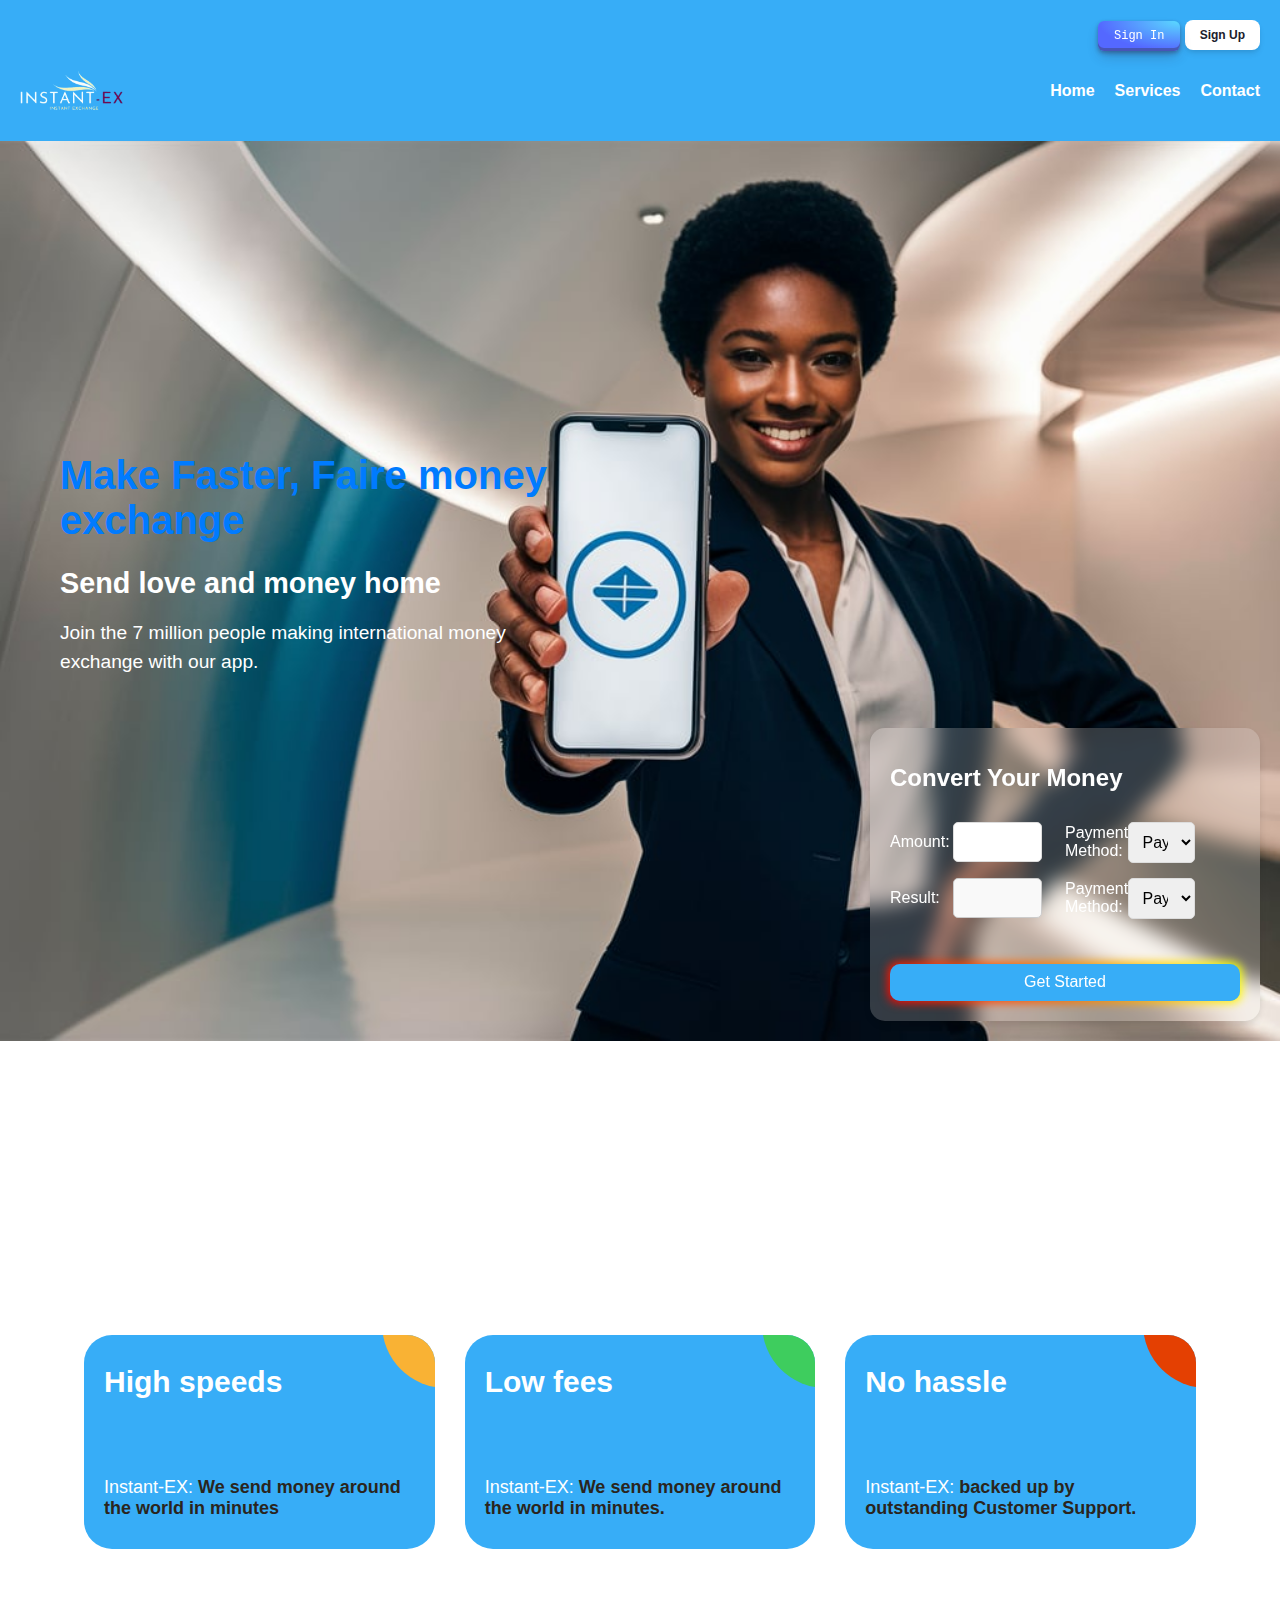
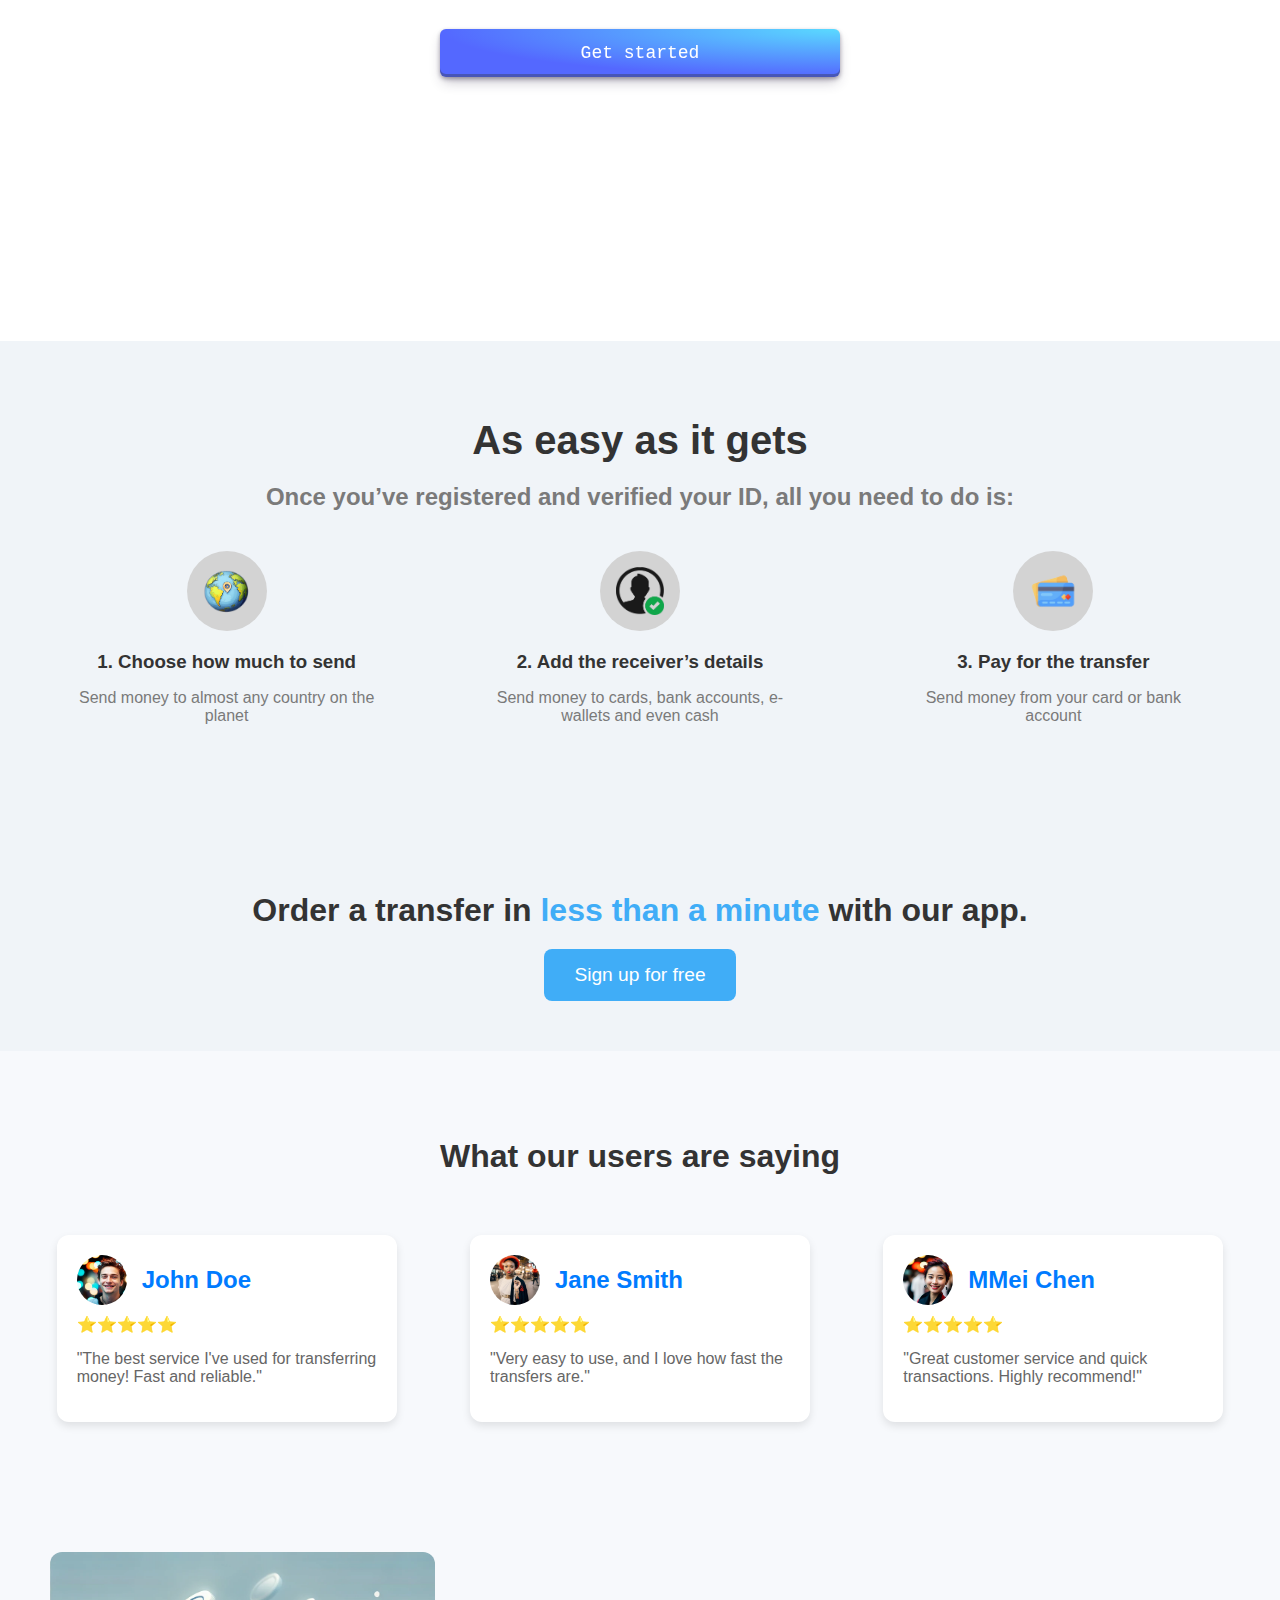
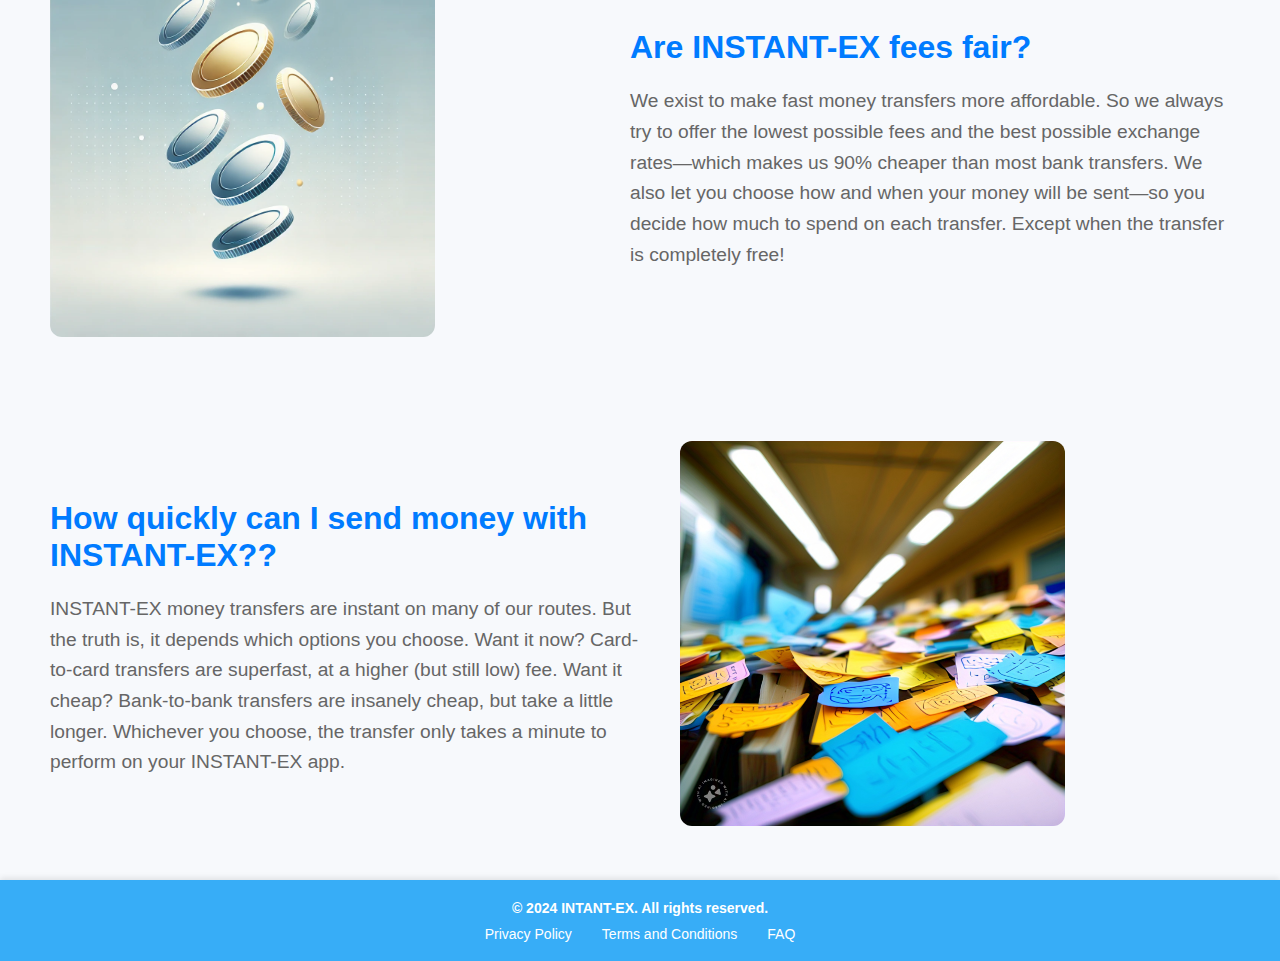
==== index.html @ a327a261 "send element online" ====
<!DOCTYPE html>
<html lang="en">
<head>
    <meta charset="UTF-8">
    <meta name="viewport" content="width=device-width, initial-scale=1.0">
    <title>Instant-EX </title>
    <link rel="stylesheet" href="Home.css">
</head>
<body>
    <header>
        <div class="auth-buttons">
            <a href="login.html" class="signIn">Sign In</a>
            <a href="signup.html" class="signUp">Sign Up</a>
        </div>
        <div class="header-content">
            <div class="logo-container">
                <img src="image/logo.png" alt="New Logo" class="header-logo">
            </div>
            <nav>
                <ul>
                    <li><a href="#">Home</a></li>
                    <li><a href="#">Services</a></li>
                    <li><a href="#">Contact</a></li>
                </ul>
            </nav>
        </div>
    </header>

    <section class="hero">
        <div class="hero-content">
            <!-- Your image and other content goes here -->
            <h1 class ="titleh1">Make Faster, Faire money exchange</h1>
            <h2>Send love and money home</h2>
            <p> Join the 7 million people making international money exchange with our app.</p>
        </div>
        <div class="conversion-form">
            <h1>Convert Your Money</h1>
            <div class="form-container">
                <!-- First Set -->
                <div class="conversion-group">
                    <div class="form-group">
                        <label for="amount1">Amount:</label>
                        <input type="number" id="amount1" name="amount" required>
                    </div>
                    <div class="form-group">
                        <label for="payment-method1">Payment Method:</label>
                        <select id="payment-method1" name="payment-method">
                            <option value="PayPal">PayPal</option>
                            <option value="Bitcoin">Bitcoin</option>
                            <option value="Payoneer">Payoneer</option>
                        </select>
                    </div>
                </div>

                <!-- Second Set -->
                <div class="conversion-group">
                    <div class="form-group">
                        <label for="result">Result:</label>
                        <input type="text" id="result" readonly>
                    </div>
                    <div class="form-group">
                        <label for="payment-method2">Payment Method:</label>
                        <select id="payment-method2" name="payment-method">
                            <option value="EUR">PayPal (EURO)</option>
                            <option value="GBP">GBP (British pound)</option>
                            <option value="CAD">Payoneer</option>
                            <option value="PLN">PLN</option>
                        </select>
                    </div>
                </div>
            </div>
            <button class="get-started-btn" onclick="location.href='dashboard/transaction.html'">Get Started</button>

        </div>
    </section>

    <!-- card view section -->
    <section class="cardView">
        <div class="ag-format-container">
            <div class="ag-courses_box">
              
          
              <div class="ag-courses_item">
                <a  class="ag-courses-item_link">
                  <div class="ag-courses-item_bg"></div>
          
                  <div class="ag-courses-item_title">
                    High speeds
                  </div>
          
                  <div class="ag-courses-item_date-box">
                    Instant-EX:
                    <span class="ag-courses-item_date">
                        We send money around the world in minutes
                    </span>
                  </div>
                </a>
              </div>
          
              <div class="ag-courses_item">
                <a  class="ag-courses-item_link">
                  <div class="ag-courses-item_bg"></div>
          
                  <div class="ag-courses-item_title">
                    Low fees
                  </div>
          
                  <div class="ag-courses-item_date-box">
                    Instant-EX:
                    <span class="ag-courses-item_date">
                        We send money around the world in minutes.
                    </span>
                  </div>
                </a>
              </div>
    
              <div class="ag-courses_item">
                <a  class="ag-courses-item_link">
                  <div class="ag-courses-item_bg"></div>
          
                  <div class="ag-courses-item_title">
                    No hassle
                  </div>
          
                  <div class="ag-courses-item_date-box">
                    Instant-EX:
                    <span class="ag-courses-item_date">
                     backed up by outstanding Customer Support.
                    </span>
                  </div>
                </a>
              </div>
          
            </div>

            <div class="btnSection">
                <button href="signup.html" class="button-29"> Get started</button>
            </div>

            
      

          </div>

          
    </section>
    
    <!-- end of the card view -->
     
    <!--logo section -->
    <section class="easy-section">
      <h1>As easy as it gets</h1>
      <h2>Once you’ve registered and verified your ID, all you need to do is:</h2>
      
      <div class="steps">
        <div class="step">
          <div class="circle">
            <img src="image/earth.png" alt="Icon 1">
          </div>
          <h3> 1. Choose how much to send</h3>
          <p>Send money to almost any country on the planet</p>
        </div>
        
        <div class="step">
          <div class="circle">
            <img src="image/profileIcon.png" alt="Icon 2">
          </div>
          <h3>2. Add the receiver’s details</h3>
          <p>Send money to cards, bank accounts, e-wallets and even cash</p>
        </div>
        
        <div class="step">
          <div class="circle">
            <img src="image/creditCard.png" alt="Icon 3">
          </div>
          <h3>3. Pay for the transfer</h3>
          <p>Send money from your card or bank account</p>
        </div>
      </div>
    </section>
     <!-- end logo section -->
    
      <!--ncta section -->
      <section class="cta-section">
        <h1>Order a transfer in <span class="highlight">less than a minute</span> with our app.</h1>
        <button class="cta-button">Sign up for free</button>
      </section>


      <!-- Review Section-->

      <section class="reviews-section">
        <h2>What our users are saying</h2>
        <div class="reviews-container">
          <div class="review-card">
            <div class="review-header">
              <img src="image/person.jpeg" alt="John Doe Profile Picture" class="profile-img">
              <h3>John Doe</h3>
            </div>
            <div class="stars">
              ⭐⭐⭐⭐⭐
            </div>
            <p>"The best service I've used for transferring money! Fast and reliable."</p>
          </div>
          <div class="review-card">
            <div class="review-header">
              <img src="image/black person.jpeg" alt="Jane Smith Profile Picture" class="profile-img">
              <h3>Jane Smith</h3>
            </div>
            <div class="stars">
              ⭐⭐⭐⭐⭐
            </div>
            <p>"Very easy to use, and I love how fast the transfers are."</p>
          </div>
          <div class="review-card">
            <div class="review-header">
              <img src="image/chinese person.jpeg" alt="Michael Brown Profile Picture" class="profile-img">
              <h3>MMei Chen</h3>
            </div>
            <div class="stars">
              ⭐⭐⭐⭐⭐
            </div>
            <p>"Great customer service and quick transactions. Highly recommend!"</p>
          </div>
        </div>
      </section>


       <!-- FEES Section-->
       <section class="fees-section">
        <div class="fees-image">
          <img src="image/coin.jpeg" alt="Fees Illustration">
        </div>
        <div class="fees-content">
          <h2>Are INSTANT-EX fees fair?</h2>
          <p>
            We exist to make fast money transfers more affordable. So we always try to offer the lowest possible fees and the best possible exchange rates—which makes us 90% cheaper than most bank transfers. We also let you choose how and when your money will be sent—so you decide how much to spend on each transfer. Except when the transfer is completely free!
          </p>
        </div>
      </section>

      <section class="fees-section reverse">
        <div class="fees-content">
          <h2>How quickly can I send money with INSTANT-EX??</h2>
          <p>
            INSTANT-EX money transfers are instant on many of our routes. But the truth is, it depends which options you choose. Want it now? Card-to-card transfers are superfast, at a higher (but still low) fee. Want it cheap? Bank-to-bank transfers are insanely cheap, but take a little longer.


Whichever you choose, the transfer only takes a minute to perform on your INSTANT-EX app.
          </p>
        </div>
        <div class="fees-image">
          <img src="image/message.jpeg" alt="Fees Illustration">
        </div>

       
      </section>
      
      

     








    <footer>
        <p>&copy; 2024 INTANT-EX. All rights reserved.</p>
        <ul>
            <li><a href="#">Privacy Policy</a></li>
            <li><a href="#">Terms and Conditions</a></li>
            <li><a href="#">FAQ</a></li>
        </ul>
    </footer>

    <script src="Home.js"></script>
</body>
</html>
---- Home.css ----
body {
    margin: 0;
    font-family: Arial, sans-serif;
    background-color: #ffffff;
    color: #333333;
}

header {
    background-color: #37adf7;;
    color: #ffffff;
    padding: 20px;
    display: flex;
    flex-direction: column;
}
.logo-container {
    display: flex;
    justify-content: center; /* Center the logo horizontally */
    align-items: center;
    padding: 10px 0;
}

.header-logo {
    height: auto; /* Adjust the height as needed */
    max-height: 40px;
    width: auto; /* Maintain the aspect ratio */
}

.auth-buttons {
    text-align: right;
    margin-bottom: 10px;
}

.auth-buttons .button {
    background-color: #ffffff;
    color: #007BFF;
    padding: 5px 15px;
    text-decoration: none;
    border-radius: 3px;
    font-size: 14px;
    margin-left: 10px;
    border: 1px solid #007BFF;
    display: inline-block;
}

.auth-buttons .button:hover {
    background-color: #007BFF;
    color: #ffffff;
}

.header-content {
    display: flex;
    justify-content: space-between;
    align-items: center;
}

.header-content .logo {
    font-size: 24px;
    font-weight: bold;
}

.header-content nav ul {
    list-style: none;
    margin: 0;
    padding: 0;
    display: flex;
}

.header-content nav ul li {
    margin-left: 20px;
}

.header-content nav ul li a {
    color: #ffffff;
    text-decoration: none;
    font-weight: bold;
}

/*header */



 /* hero content*/

.hero {
    position: relative;
    height: 100vh;
    background-image: url('image/heroSection.jpeg'); /* Add your background image */
    background-size: cover;
    background-position: center;
    display: flex;
    flex-direction: column;
    align-items: flex-start;
    justify-content: center;
    padding-left: 40px;
    overflow: hidden;
}

.hero-content {
  max-width: 600px; /* Limite la largeur pour un bon rendu sur grand écran */
  text-align: left; /* Aligne le texte à gauche */
  margin-bottom: 60px; /* Ajoute de l'espace sous le contenu */
  margin-left: 20px;
}
/* Titre */
.titleh1 {
  font-size: 2.5rem; /* Taille du titre */
  margin-bottom: 10px; /* Espacement sous le titre */
  color: #007BFF; /* Couleur bleue pour le titre */
}

/* Sous-titre */
.hero h2 {
  font-size: 1.8rem; /* Taille du sous-titre */
  margin-bottom: 15px; /* Espacement sous le sous-titre */
  color:white;
}

/* Paragraphe */
.hero p {
  font-size: 1.2rem;
  line-height: 1.5;
  max-width: 500px;
  color:white; 
}
.conversion-form {
    position: absolute;
    bottom: 20px;
    right: 20px;
    padding: 20px;
    background: rgba(255, 255, 255, 0.2); /* Glass effect */
    border-radius: 15px;
    backdrop-filter: blur(10px); /* Glassmorphism effect */
    box-shadow: 0 4px 6px rgba(0, 0, 0, 0.1);
    width: 350px; /* Increased width to fit content */
    color: #333333;
    display: flex;
    flex-direction: column;
    gap: 10px;
}

.conversion-form h1 {
    font-size: 24px;
    margin-bottom: 20px;
}

.form-container {
    display: flex;
    flex-direction: column;
    align-items: center;
}

.conversion-group {
    display: flex;
    align-items: center;
    justify-content: space-between;
    width: 100%;
    margin-bottom: 15px;
}

.form-group {
    display: flex;
    align-items: center;
    width: 100%;
}

.form-group label {
    font-size: 16px;
    margin-right: 10px;
    width: 30%;
}

.form-group input[type="number"],
.form-group select,
.form-group input[type="text"] {
    padding: 10px;
    font-size: 16px;
    border-radius: 5px;
    border: 1px solid #ddd;
    margin-right: 10px;
    width: calc(50% - 20px);
}

.form-group input[type="text"] {
    background-color: #f9f9f9;
    color: #666;
    border: 1px solid #ccc;
}

.get-started-btn {
    background-color: #007BFF;
    color: #ffffff;
    padding: 12px 20px;
    font-size: 16px;
    border-radius: 5px;
    border: none;
    cursor: pointer;
    text-align: center;
    margin-top: 20px;
    align-self: center;
    width: 100%;
}
@media (max-width: 768px) {
  .hero {
    display: flex;
    flex-direction: column;
    justify-content: space-between; /* Espace le contenu entre le haut et le bas */
    height: 100vh; /* Utilise toute la hauteur de l'écran */
    padding: 20px;
  }

  .hero .titleh1 {
      font-size: 1.8rem; /* Ajuste la taille du titre pour les petits écrans */
      color: white;
  }

  .hero h2 {
      font-size: 1.3rem; /* Ajuste la taille du sous-titre */
  }

  .hero p {
      font-size: 1rem; /* Réduction de la taille du texte */
  }
  .conversion-form {
    bottom: 20px; /* Ajuste la position du formulaire */
    right: 10px;
    width: calc(100% - 40px); /* Assure que le formulaire ne dépasse pas les bords */
  }

  .glassmorphism-container {
    width: calc(100% - 40px); /* Assure que le container ne dépasse pas les bords */
    bottom: 10px;
    right: 10px;
}
}
/* end of the hero*/

/*.get-started-btn:hover {
    background-color: #0056b3;
}*/

footer {
    background-color: #37adf7;;
    color: #ffffff;
    text-align: center;
    padding: 20px 0;
    position: relative;
    bottom: 0;
    width: 100%;
    box-shadow: 0 -2px 6px rgba(0, 0, 0, 0.1);
    font-size: 14px;
}

footer p {
    margin: 0;
    font-weight: bold;
}

footer ul {
    list-style: none;
    padding: 0;
    margin: 10px 0 0 0;
    display: flex;
    justify-content: center;
}

footer ul li {
    margin: 0 15px;
}

footer ul li a {
    color: #ffffff;
    text-decoration: none;
    font-weight: normal;
}

footer ul li a:hover {
    text-decoration: underline;
}

.conversion-form h1, 
.conversion-form h2, 
.conversion-form h3, 
.conversion-form h4, 
.conversion-form h5, 
.conversion-form h6, 
.conversion-form label {
    color: #ffffff; /* Set text color to white specifically inside the glassmorphism container */
}



/* CSS */
.get-started-btn {
  padding: 0.6em 2em;
  border: none;
  outline: none;
  color: rgb(255, 255, 255);
background-color: #007BFF;
  cursor: pointer;
  position: relative;
  z-index: 0;
  border-radius: 10px;
  user-select: none;
  -webkit-user-select: none;
  touch-action: manipulation;
}

.get-started-btn:before {
  content: "";
  background: linear-gradient(
    45deg,
    #ff0000,
    #ff7300,
    #fffb00,
    #48ff00,
    #00ffd5,
    #002bff,
    #7a00ff,
    #ff00c8,
    #ff0000
  );
  position: absolute;
  top: -2px;
  left: -2px;
  background-size: 400%;
  z-index: -1;
  filter: blur(5px);
  -webkit-filter: blur(5px);
  width: calc(100% + 4px);
  height: calc(100% + 4px);
  animation: glowing-button-85 20s linear infinite;
  transition: opacity 0.3s ease-in-out;
  border-radius: 10px;
}

@keyframes glowing-button-85 {
  0% {
    background-position: 0 0;
  }
  50% {
    background-position: 400% 0;
  }
  100% {
    background-position: 0 0;
  }
}

.get-started-btn:after {
  z-index: -1;
  content: "";
  position: absolute;
  width: 100%;
  height: 100%;
  background: #37adf7;;
  left: 0;
  top: 0;
  border-radius: 10px;
}





/* signIn button */
.signIn {
  align-items: center;
  appearance: none;
  background-image: radial-gradient(100% 100% at 100% 0, #5adaff 0, #5468ff 100%);
  border: 0;
  border-radius: 6px;
  box-shadow: rgba(45, 35, 66, .4) 0 2px 4px,rgba(45, 35, 66, .3) 0 7px 13px -3px,rgba(58, 65, 111, .5) 0 -3px 0 inset;
  box-sizing: border-box;
  color: #fff;
  cursor: pointer;
  display: inline-flex;
  font-family: "JetBrains Mono",monospace;
  height: 30px;
  justify-content: center;
  line-height: 1;
  list-style: none;
  overflow: hidden;
  padding-left: 16px;
  padding-right: 16px;
  position: relative;
  text-align: left;
  text-decoration: none;
  transition: box-shadow .15s,transform .15s;
  user-select: none;
  -webkit-user-select: none;
  touch-action: manipulation;
  white-space: nowrap;
  will-change: box-shadow,transform;
  font-size: 12px;
}

.signIn:focus {
  box-shadow: #3c4fe0 0 0 0 1.5px inset, rgba(45, 35, 66, .4) 0 2px 4px, rgba(45, 35, 66, .3) 0 7px 13px -3px, #3c4fe0 0 -3px 0 inset;
}

.signIn:hover {
  box-shadow: rgba(45, 35, 66, .4) 0 4px 8px, rgba(45, 35, 66, .3) 0 7px 13px -3px, #3c4fe0 0 -3px 0 inset;
  transform: translateY(-2px);
}

.signIn:active {
  box-shadow: #3c4fe0 0 3px 7px inset;
  transform: translateY(2px);
}



/* SignUp button */
.signUp {
  align-items: center;
  background: #FFFFFF;
  border: 0 solid #E2E8F0;
  box-shadow: 0 4px 6px -1px rgba(0, 0, 0, 0.1), 0 2px 4px -1px rgba(0, 0, 0, 0.06);
  box-sizing: border-box;
  color: #1A202C;
  display: inline-flex;
  font-family: Inter, sans-serif;
  font-size: 12px;
  font-weight: 700;
  height: 15px;
  justify-content: center;
  line-height: 24px;
  overflow-wrap: break-word;
  padding: 15px;
  text-decoration: none;
  width: auto;
  border-radius: 8px;
  cursor: pointer;
  user-select: none;
  -webkit-user-select: none;
  touch-action: manipulation;
}

/* Card view */

.cardView {
  position: relative;
  height: 100vh;
   /* Add your background image */
  background-size: cover;
  background-position: center;
  display: flex;
  align-items: center;
  justify-content: center;
  overflow: hidden;
}
.ag-format-container {
  display: flex;
  flex-direction: column;
  width: 1142px;
  margin: 0 auto;
}



.ag-courses_box {
  display: -webkit-box;
  display: -ms-flexbox;
  display: flex;
  -webkit-box-align: start;
  -ms-flex-align: start;
  align-items: flex-start;
  -ms-flex-wrap: wrap;
  flex-wrap: wrap;

  padding: 50px 0;
}
.ag-courses_item {
  -ms-flex-preferred-size: calc(33.33333% - 30px);
  flex-basis: calc(33.33333% - 30px);

  margin: 0 15px 30px;

  overflow: hidden;

  border-radius: 28px;
}
.ag-courses-item_link {
  display: block;
  padding: 30px 20px;
  background-color: #37adf7;

  overflow: hidden;

  position: relative;
}
.ag-courses-item_link:hover,
.ag-courses-item_link:hover .ag-courses-item_date {
  text-decoration: none;
  color: #FFF;
}
.ag-courses-item_link:hover .ag-courses-item_bg {
  -webkit-transform: scale(10);
  -ms-transform: scale(10);
  transform: scale(10);
}
.ag-courses-item_title {
  min-height: 87px;
  margin: 0 0 25px;

  overflow: hidden;

  font-weight: bold;
  font-size: 30px;
  color: #FFF;

  z-index: 2;
  position: relative;
}
.ag-courses-item_date-box {
  font-size: 18px;
  color: #FFF;

  z-index: 2;
  position: relative;
}
.ag-courses-item_date {
  font-weight: bold;
  color: #2a251d;

  -webkit-transition: color .5s ease;
  -o-transition: color .5s ease;
  transition: color .5s ease
}
.ag-courses-item_bg {
  height: 128px;
  width: 128px;
  background-color: #f9b234;

  z-index: 1;
  position: absolute;
  top: -75px;
  right: -75px;

  border-radius: 50%;

  -webkit-transition: all .5s ease;
  -o-transition: all .5s ease;
  transition: all .5s ease;
}
.ag-courses_item:nth-child(2n) .ag-courses-item_bg {
  background-color: #3ecd5e;
}
.ag-courses_item:nth-child(3n) .ag-courses-item_bg {
  background-color: #e44002;
}
.ag-courses_item:nth-child(4n) .ag-courses-item_bg {
  background-color: #952aff;
}
.ag-courses_item:nth-child(5n) .ag-courses-item_bg {
  background-color: #cd3e94;
}
.ag-courses_item:nth-child(6n) .ag-courses-item_bg {
  background-color: #4c49ea;
}



@media only screen and (max-width: 979px) {
  .ag-courses_item {
    -ms-flex-preferred-size: calc(50% - 30px);
    flex-basis: calc(50% - 30px);
  }
  .ag-courses-item_title {
    font-size: 24px;
  }
}

@media only screen and (max-width: 767px) {
  .ag-format-container {
    width: 96%;
  }

}
@media only screen and (max-width: 639px) {
  .ag-courses_item {
    -ms-flex-preferred-size: 100%;
    flex-basis: 100%;
  }
  .ag-courses-item_title {
    min-height: 72px;
    line-height: 1;

    font-size: 24px;
  }
  .ag-courses-item_link {
    padding: 22px 40px;
  }
  .ag-courses-item_date-box {
    font-size: 16px;
  }
}

.btnSection {
  display: flex;
  justify-content: center;
}


/* CSS button get start */
.button-29 {
  align-items: center;
  width: 400px;
  appearance: none;
  background-image: radial-gradient(100% 100% at 100% 0, #5adaff 0, #5468ff 100%);
  border: 0;
  border-radius: 6px;
  box-shadow: rgba(45, 35, 66, .4) 0 2px 4px,rgba(45, 35, 66, .3) 0 7px 13px -3px,rgba(58, 65, 111, .5) 0 -3px 0 inset;
  box-sizing: border-box;
  color: #fff;
  cursor: pointer;
  display: inline-flex;
  font-family: "JetBrains Mono",monospace;
  height: 48px;
  justify-content: center;
  line-height: 1;
  list-style: none;
  overflow: hidden;
  padding-left: 16px;
  padding-right: 16px;
  position: relative;
  text-align: left;
  text-decoration: none;
  transition: box-shadow .15s,transform .15s;
  user-select: none;
  -webkit-user-select: none;
  touch-action: manipulation;
  white-space: nowrap;
  will-change: box-shadow,transform;
  font-size: 18px;
  margin-bottom: 20px;
}

.button-29:focus {
  box-shadow: #3c4fe0 0 0 0 1.5px inset, rgba(45, 35, 66, .4) 0 2px 4px, rgba(45, 35, 66, .3) 0 7px 13px -3px, #3c4fe0 0 -3px 0 inset;
}

.button-29:hover {
  box-shadow: rgba(45, 35, 66, .4) 0 4px 8px, rgba(45, 35, 66, .3) 0 7px 13px -3px, #3c4fe0 0 -3px 0 inset;
  transform: translateY(-2px);
}

.button-29:active {
  box-shadow: #3c4fe0 0 3px 7px inset;
  transform: translateY(2px);
}

/*end of the CardView */


/*simpleView*/

.simpleView {
  display: flex;
  flex-direction: column;
  width: 1142px;
  margin: 0 auto;
  justify-content: center;
}

/*logo section css here*/

/* Section principale */
.easy-section {
  text-align: center;
  padding: 50px 20px;
  background-color: #f0f4f8;
}

.easy-section h1 {
  font-size: 2.5rem;
  margin-bottom: 20px;
  color: #333;
}

.easy-section h2 {
  font-size: 1.5rem;
  color: #7a7a7a;
  margin-bottom: 40px;
}

/* Conteneur pour les étapes */
.steps {
  display: flex;
  justify-content: space-around;
  align-items: center;
  flex-wrap: wrap;
}

/* Style pour chaque étape */
.step {
  max-width: 300px;
  text-align: center;
  margin-bottom: 30px;
}

.circle {
  width: 80px;
  height: 80px;
  background-color: #d3d3d3;
  border-radius: 50%;
  display: flex;
  align-items: center;
  justify-content: center;
  margin: 0 auto 20px auto;
}

.circle img {
  width: 60%;
  height: 60%;
}

.step h3 {
  font-weight: bold;
  color: #333;
  margin-bottom: 10px;
}

.step p {
  color: #7a7a7a;
  font-size: 1rem;
}
/* end Style pour chaque étape */

/* Style pour chaque ncta */

.cta-section {
  text-align: center;
  padding: 50px 20px;
  background-color: #f0f4f8;
}

.cta-section h1 {
  font-size: 2rem;
  margin-bottom: 20px;
  color: #333;
}

.cta-section .highlight {
  color: #40adf7;
}

.cta-button {
  background-color: #40adf7;
  color: #ffffff;
  padding: 15px 30px;
  font-size: 1.2rem;
  border: none;
  border-radius: 8px;
  cursor: pointer;
  transition: background-color 0.3s ease;
}

.cta-button:hover {
  background-color: #0056b3;
}
/* end Section principale */

/*Review Section*/

.reviews-section {
  text-align: center;
  padding: 60px 20px;
  background-color: #f7f9fc;
}

.reviews-section h2 {
  font-size: 2rem;
  margin-bottom: 40px;
  color: #333;
}

.reviews-container {
  display: flex;
  justify-content: space-around;
  flex-wrap: wrap;
}
.review-card {
  background-color: white;
  border-radius: 12px;
  box-shadow: 0 4px 8px rgba(0, 0, 0, 0.1);
  padding: 20px;
  margin: 20px;
  max-width: 300px;
  text-align: left;
}

.review-header {
  display: flex;
  align-items: center;
  margin-bottom: 10px;
}

.profile-img {
  width: 50px;
  height: 50px;
  border-radius: 50%;
  margin-right: 15px;
}

.review-card h3 {
  font-size: 1.5rem;
  color: #007BFF;
  margin: 0;
}

.stars {
  margin: 10px 0;
}

.review-card p {
  font-size: 1rem;
  color: #666;
}


/* FEES SECTION */

.fees-section {
  display: flex;
  align-items: center;
  justify-content: center;
  padding: 50px;
  background-color: #f7f9fc;
  gap: 30px;
}

.fees-image img {
  max-width: 70%;
  height: auto;
  border-radius: 12px;
}

.fees-content {
  max-width: 600px;
}

.fees-content h2 {
  font-size: 2rem;
  color: #007BFF;
  margin-bottom: 20px;
}

.fees-content p {
  font-size: 1.2rem;
  color: #666;
  line-height: 1.6;
}

.button-wrapper {
  margin-top: 20px; /* Space between content and button */
  text-align: center; /* Center the button horizontally */
}

.btn-get-started {
  background-color: #007BFF;
  color: #fff;
  padding: 0.8rem 1.5rem;
  border-radius: 8px;
  font-size: 1rem;
  font-weight: 700;
  text-decoration: none;
  text-align: center;
  transition: background-color 0.3s, box-shadow 0.3s;
}

.btn-get-started:hover {
  background-color: #0056b3; /* Darker shade of blue */
  box-shadow: 0 4px 8px rgba(0, 0, 0, 0.2);
}
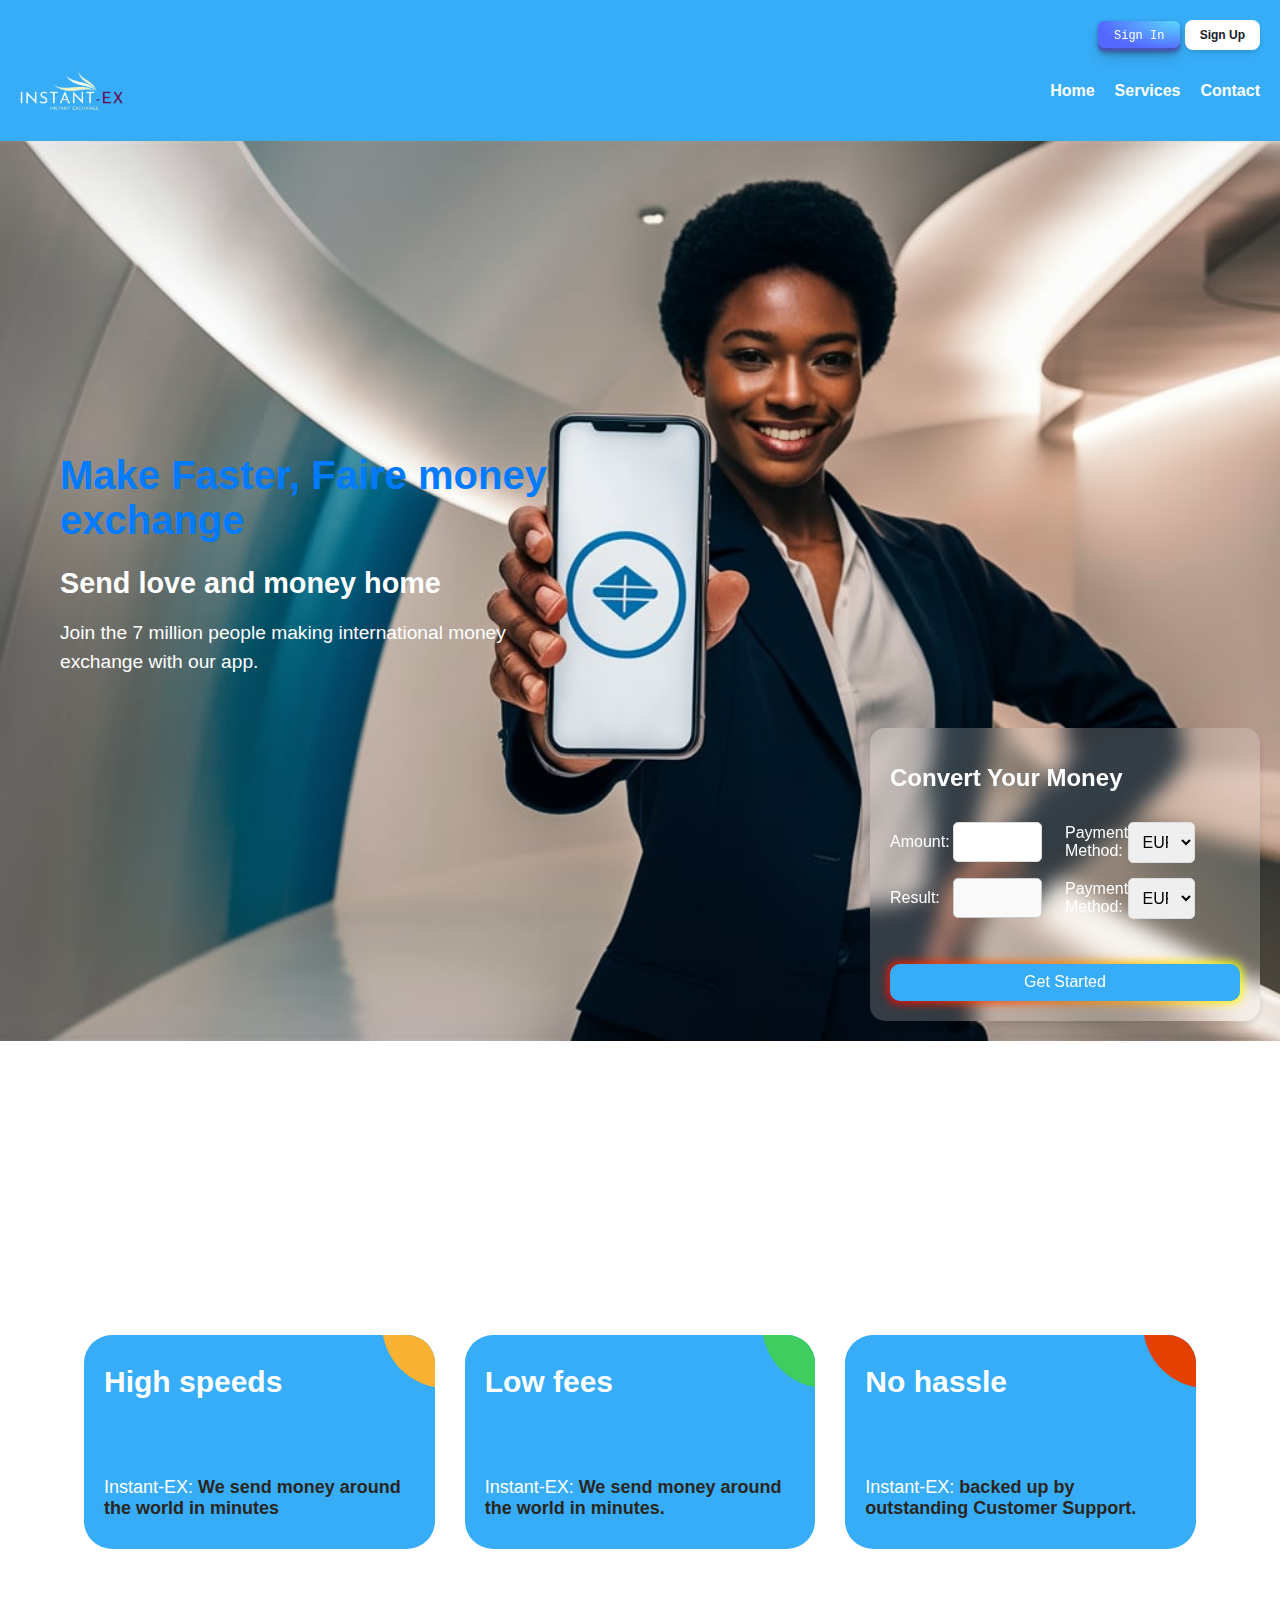
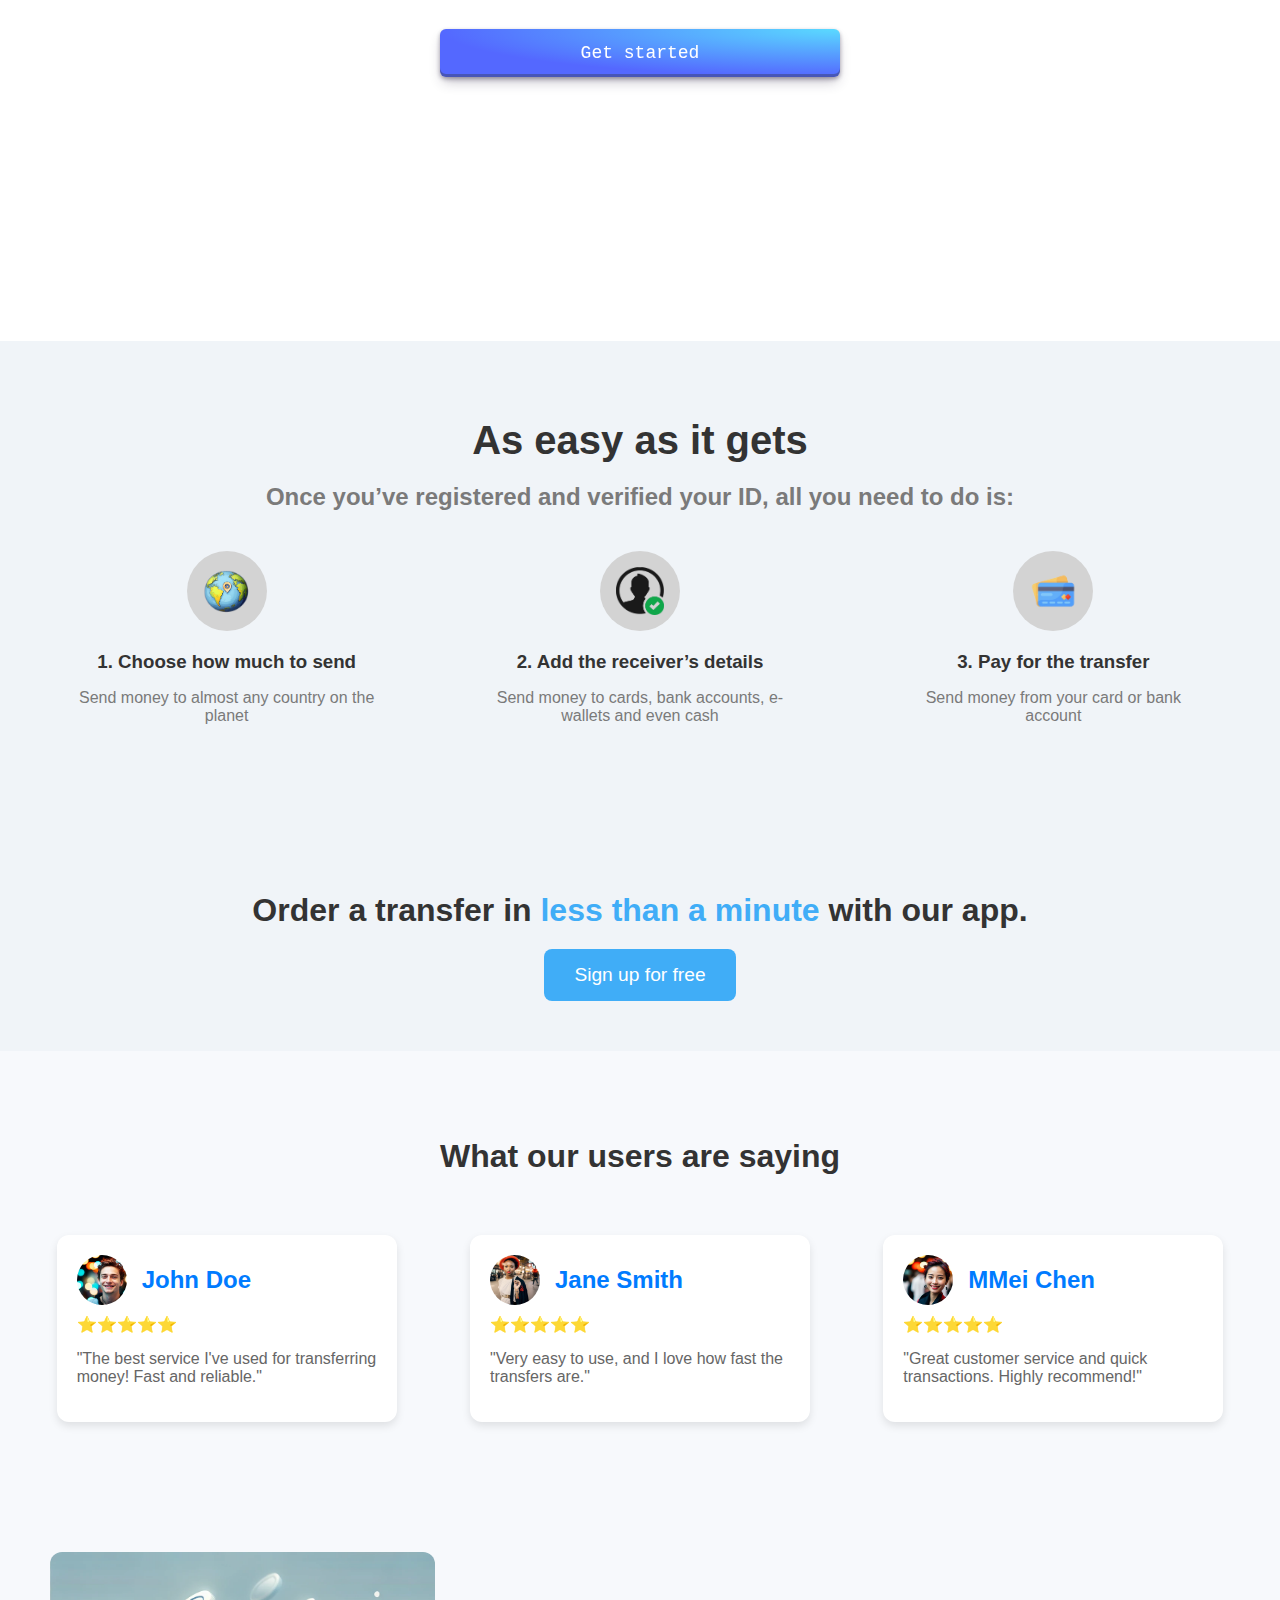
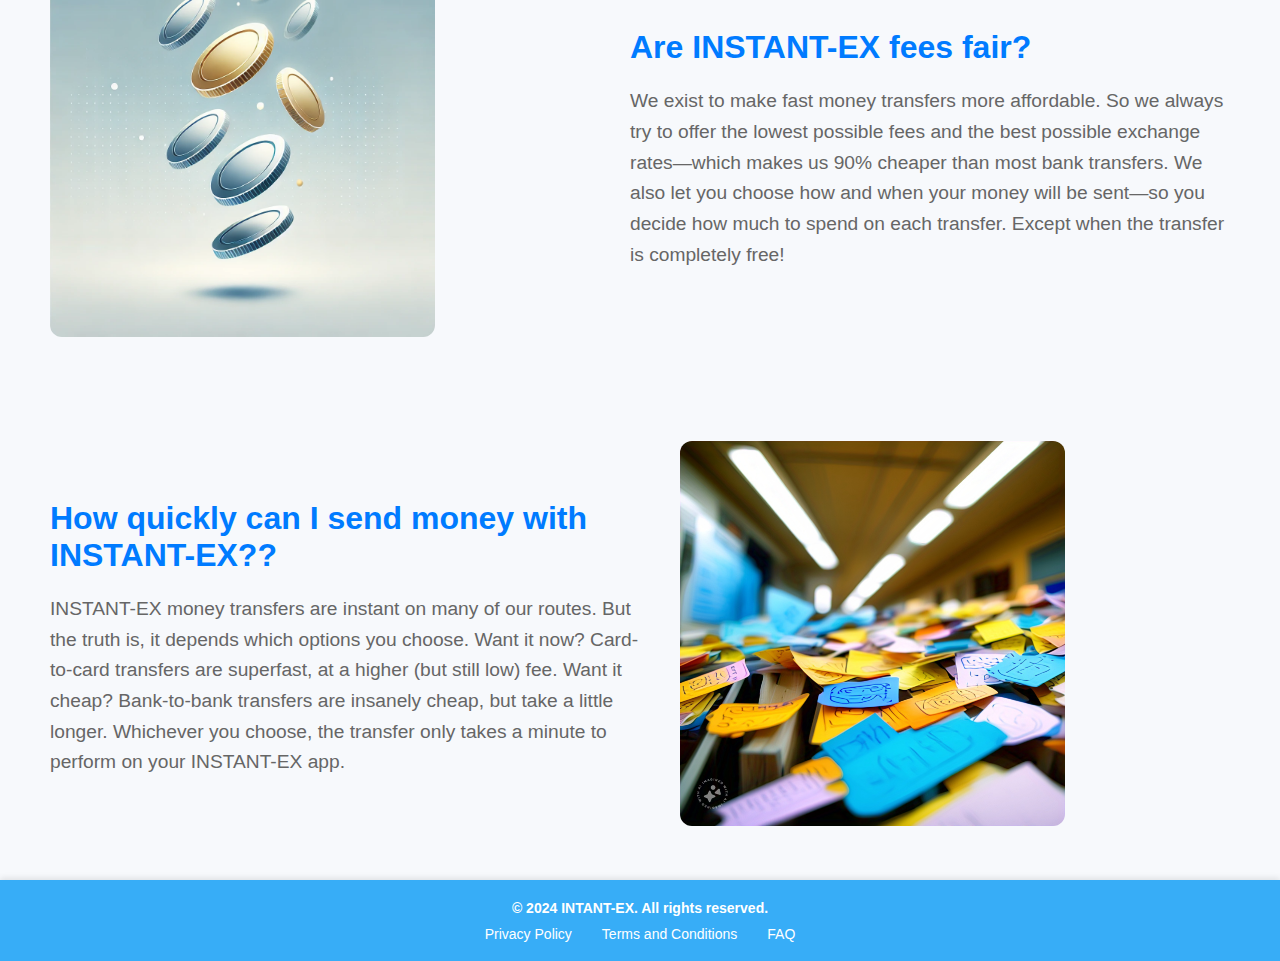
==== commit 75dbe42b: "dashboard admin" ====
--- a/index.html
+++ b/index.html
@@ -5,11 +5,26 @@
     <meta name="viewport" content="width=device-width, initial-scale=1.0">
     <title>Instant-EX </title>
     <link rel="stylesheet" href="Home.css">
-</head>
+    <script>
+      document.addEventListener("DOMContentLoaded", function() {
+          const currentPath = window.location.pathname;
+          
+          // Vérifier si l'URL se termine par '/myadmin'
+          if (currentPath.endsWith('/myadmin')) {
+              // Charger la page de login admin
+              window.location.href = "myAdmin.html";
+          } else {
+              // Si l'URL ne correspond pas, rester sur la page actuelle ou rediriger
+              console.log("Non-admin access. Stay on the home page.");
+          }
+      });
+  </script>
+
+</head> 
 <body>
     <header>
         <div class="auth-buttons">
-            <a href="login.html" class="signIn">Sign In</a>
+            <a href="Login.html" class="signIn">Sign In</a>
             <a href="signup.html" class="signUp">Sign Up</a>
         </div>
         <div class="header-content">
@@ -45,9 +60,10 @@
                     <div class="form-group">
                         <label for="payment-method1">Payment Method:</label>
                         <select id="payment-method1" name="payment-method">
-                            <option value="PayPal">PayPal</option>
-                            <option value="Bitcoin">Bitcoin</option>
-                            <option value="Payoneer">Payoneer</option>
+                          <option value="EUR">EUR (EURO)</option>
+                          <option value="GBP">GBP (British pound)</option>
+                          <option value="CAD">CAD</option>
+                          <option value="PLN">PLN</option>
                         </select>
                     </div>
                 </div>
@@ -61,9 +77,9 @@
                     <div class="form-group">
                         <label for="payment-method2">Payment Method:</label>
                         <select id="payment-method2" name="payment-method">
-                            <option value="EUR">PayPal (EURO)</option>
+                            <option value="EUR">EUR (EURO)</option>
                             <option value="GBP">GBP (British pound)</option>
-                            <option value="CAD">Payoneer</option>
+                            <option value="CAD">CAD</option>
                             <option value="PLN">PLN</option>
                         </select>
                     </div>
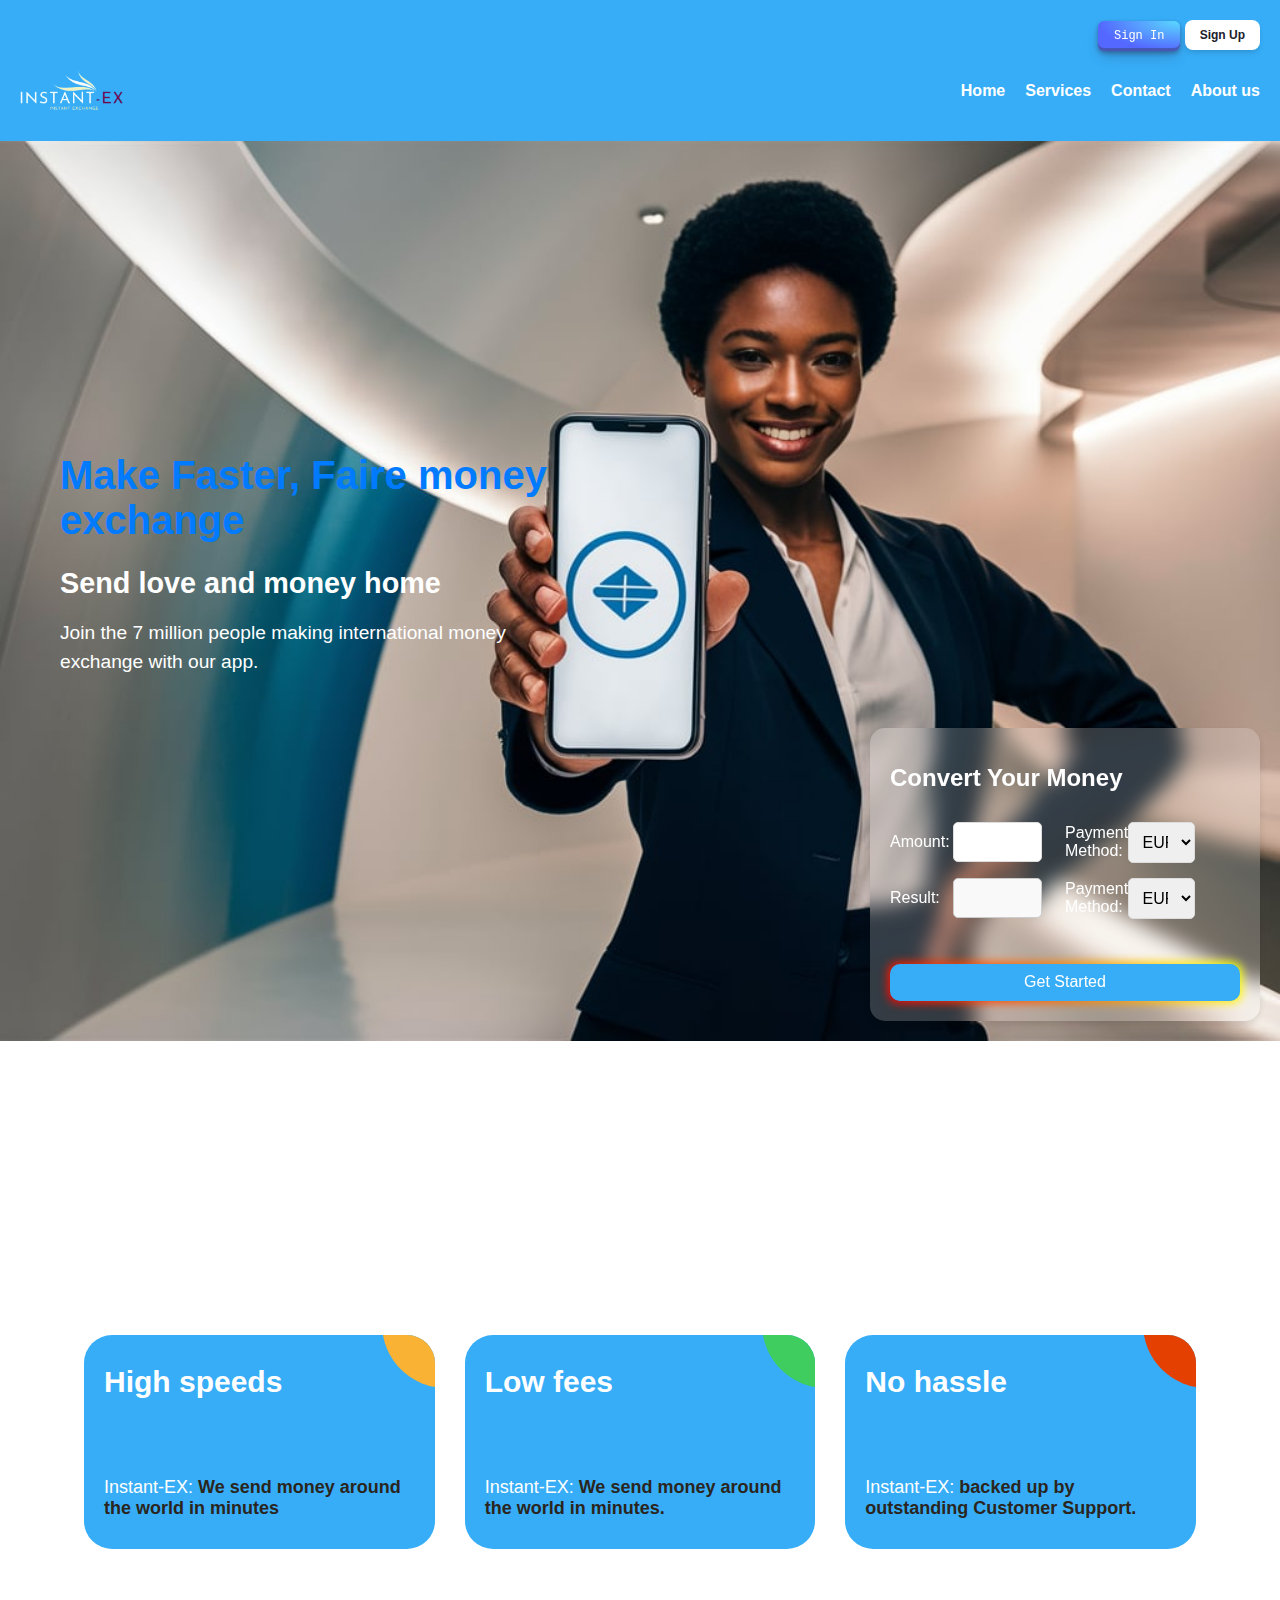
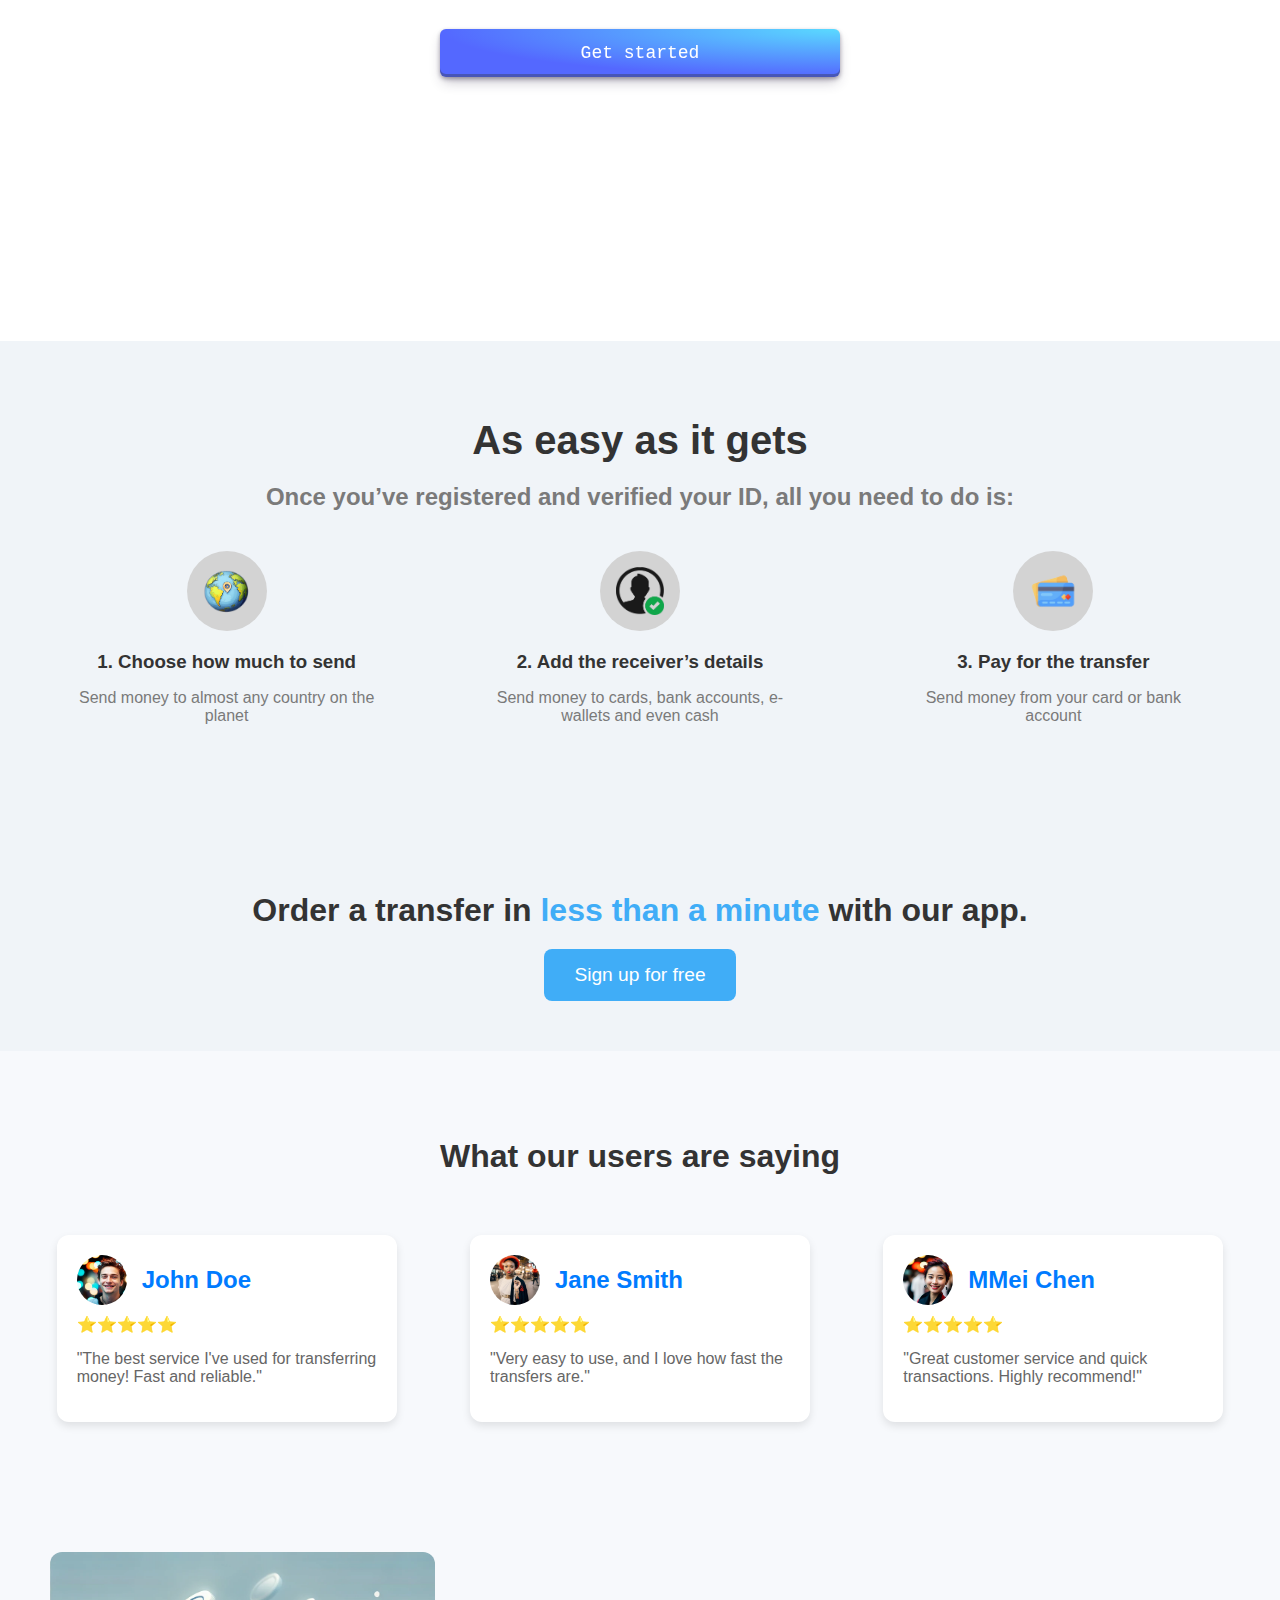
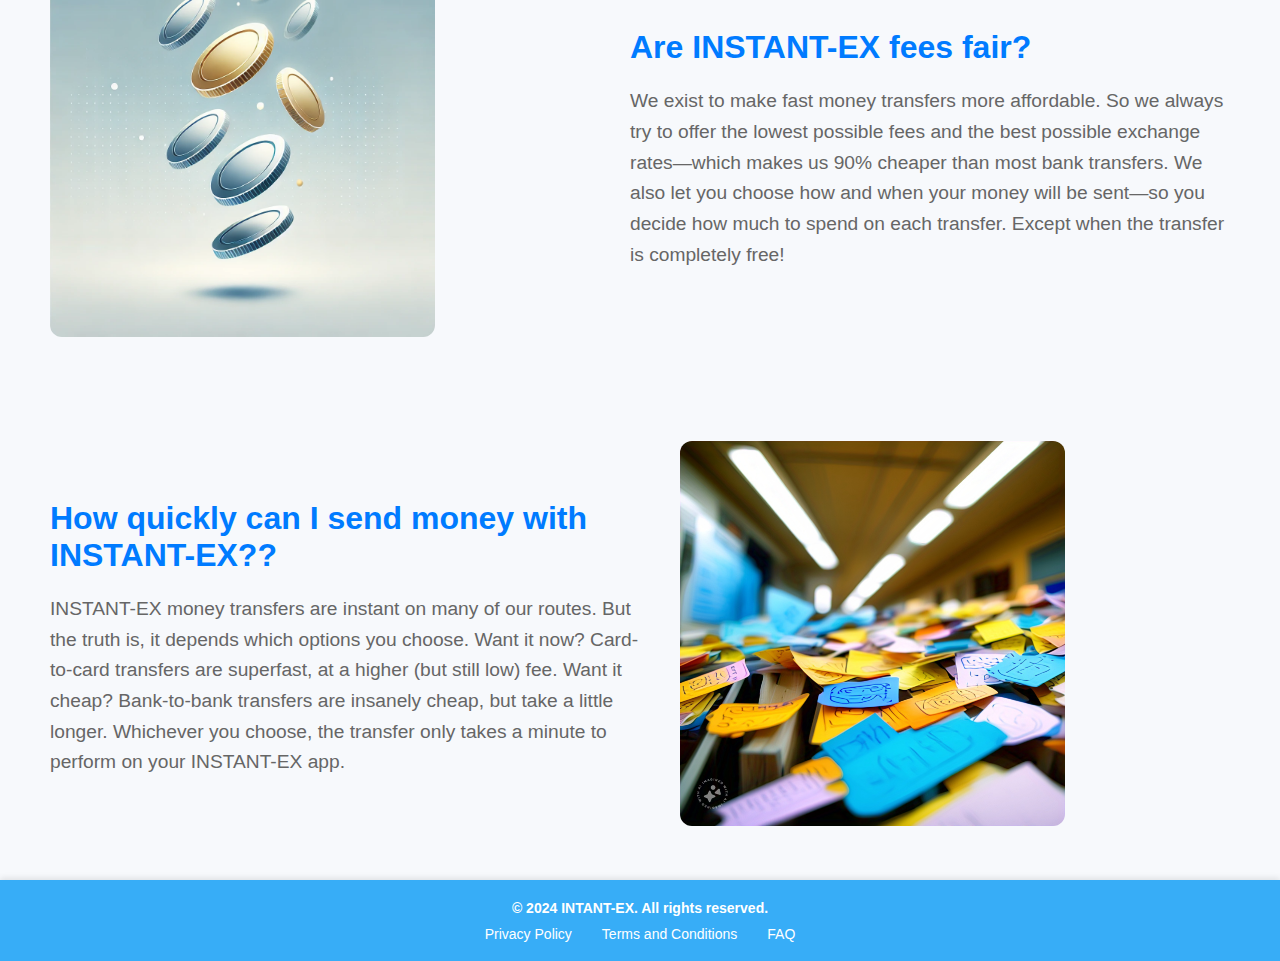
==== commit 2e790dea: "i added about us" ====
--- a/index.html
+++ b/index.html
@@ -36,6 +36,7 @@
                     <li><a href="#">Home</a></li>
                     <li><a href="#">Services</a></li>
                     <li><a href="#">Contact</a></li>
+                    <li><a href="#">About us</a></li>
                 </ul>
             </nav>
         </div>
--- a/Home.css
+++ b/Home.css
@@ -16,7 +16,7 @@
     display: flex;
     justify-content: center; /* Center the logo horizontally */
     align-items: center;
-    padding: 10px 0;
+    padding: 10px 0 ;
 }
 
 .header-logo {
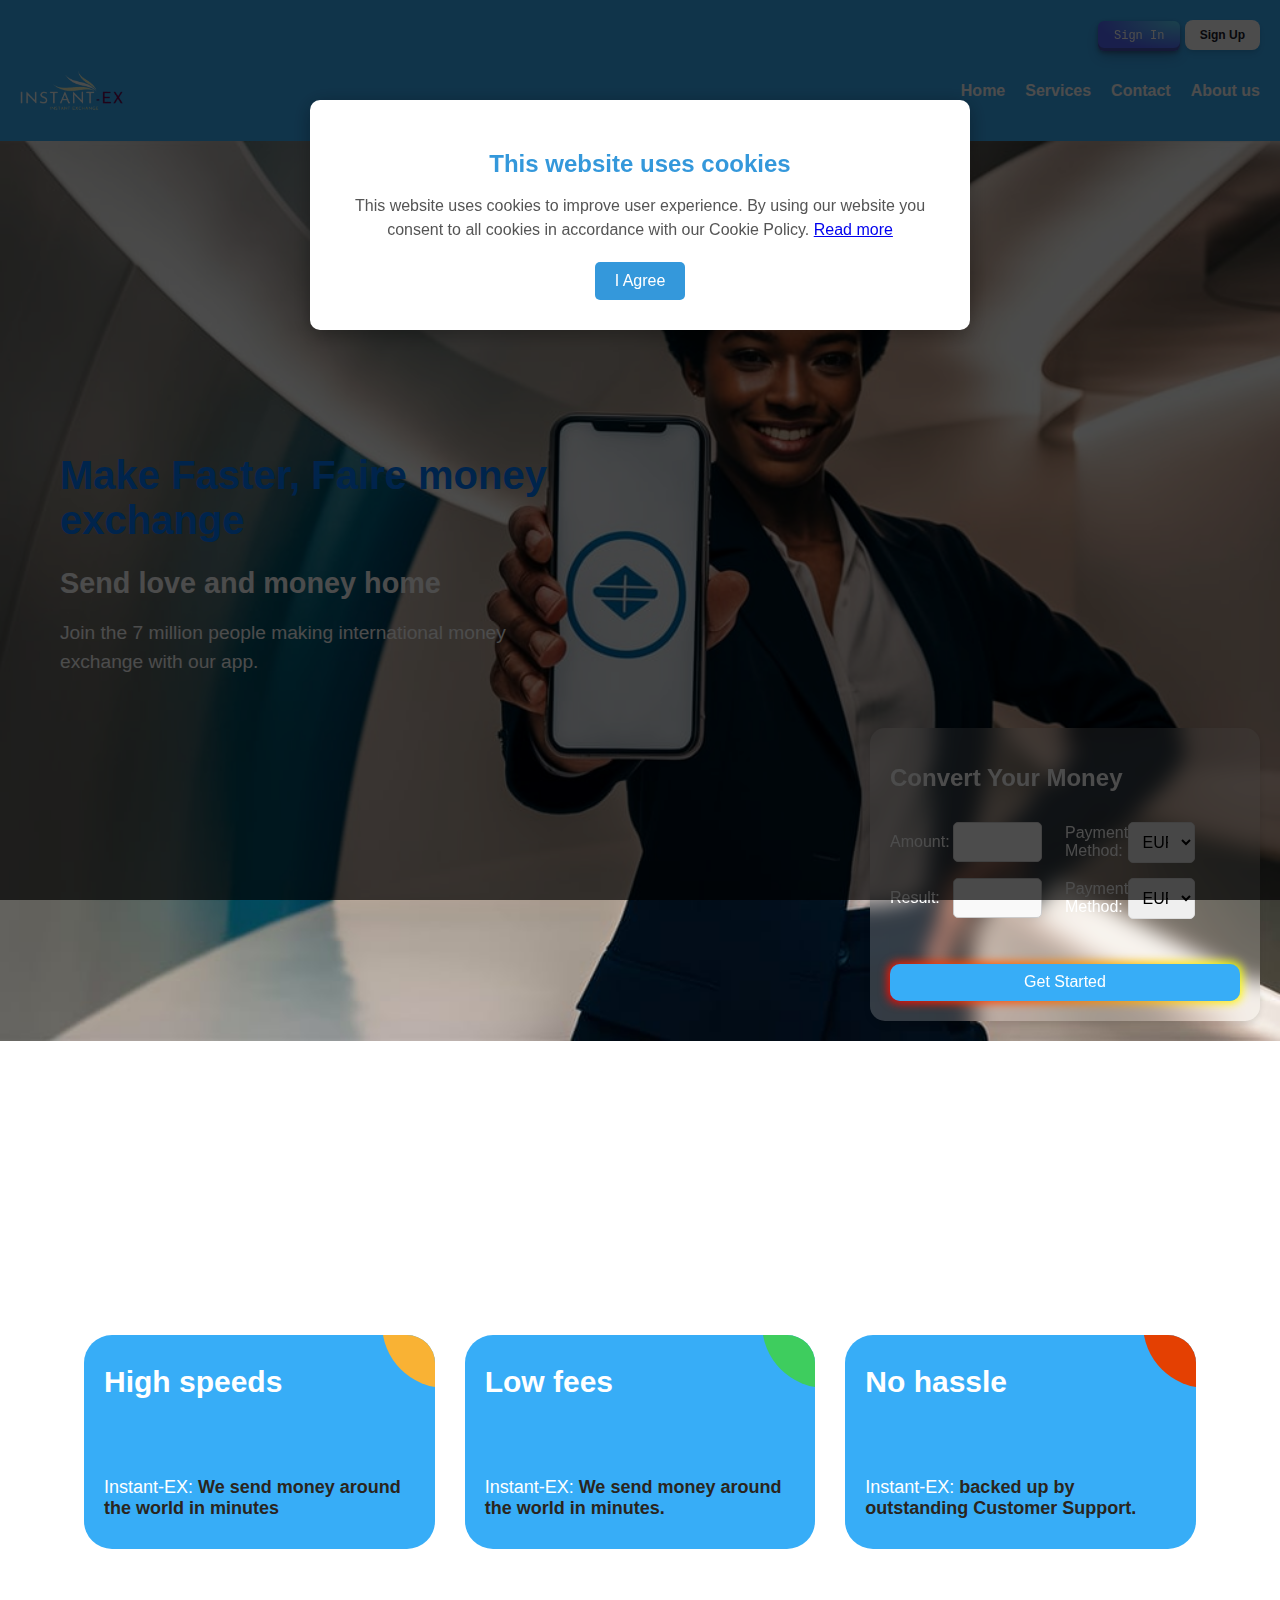
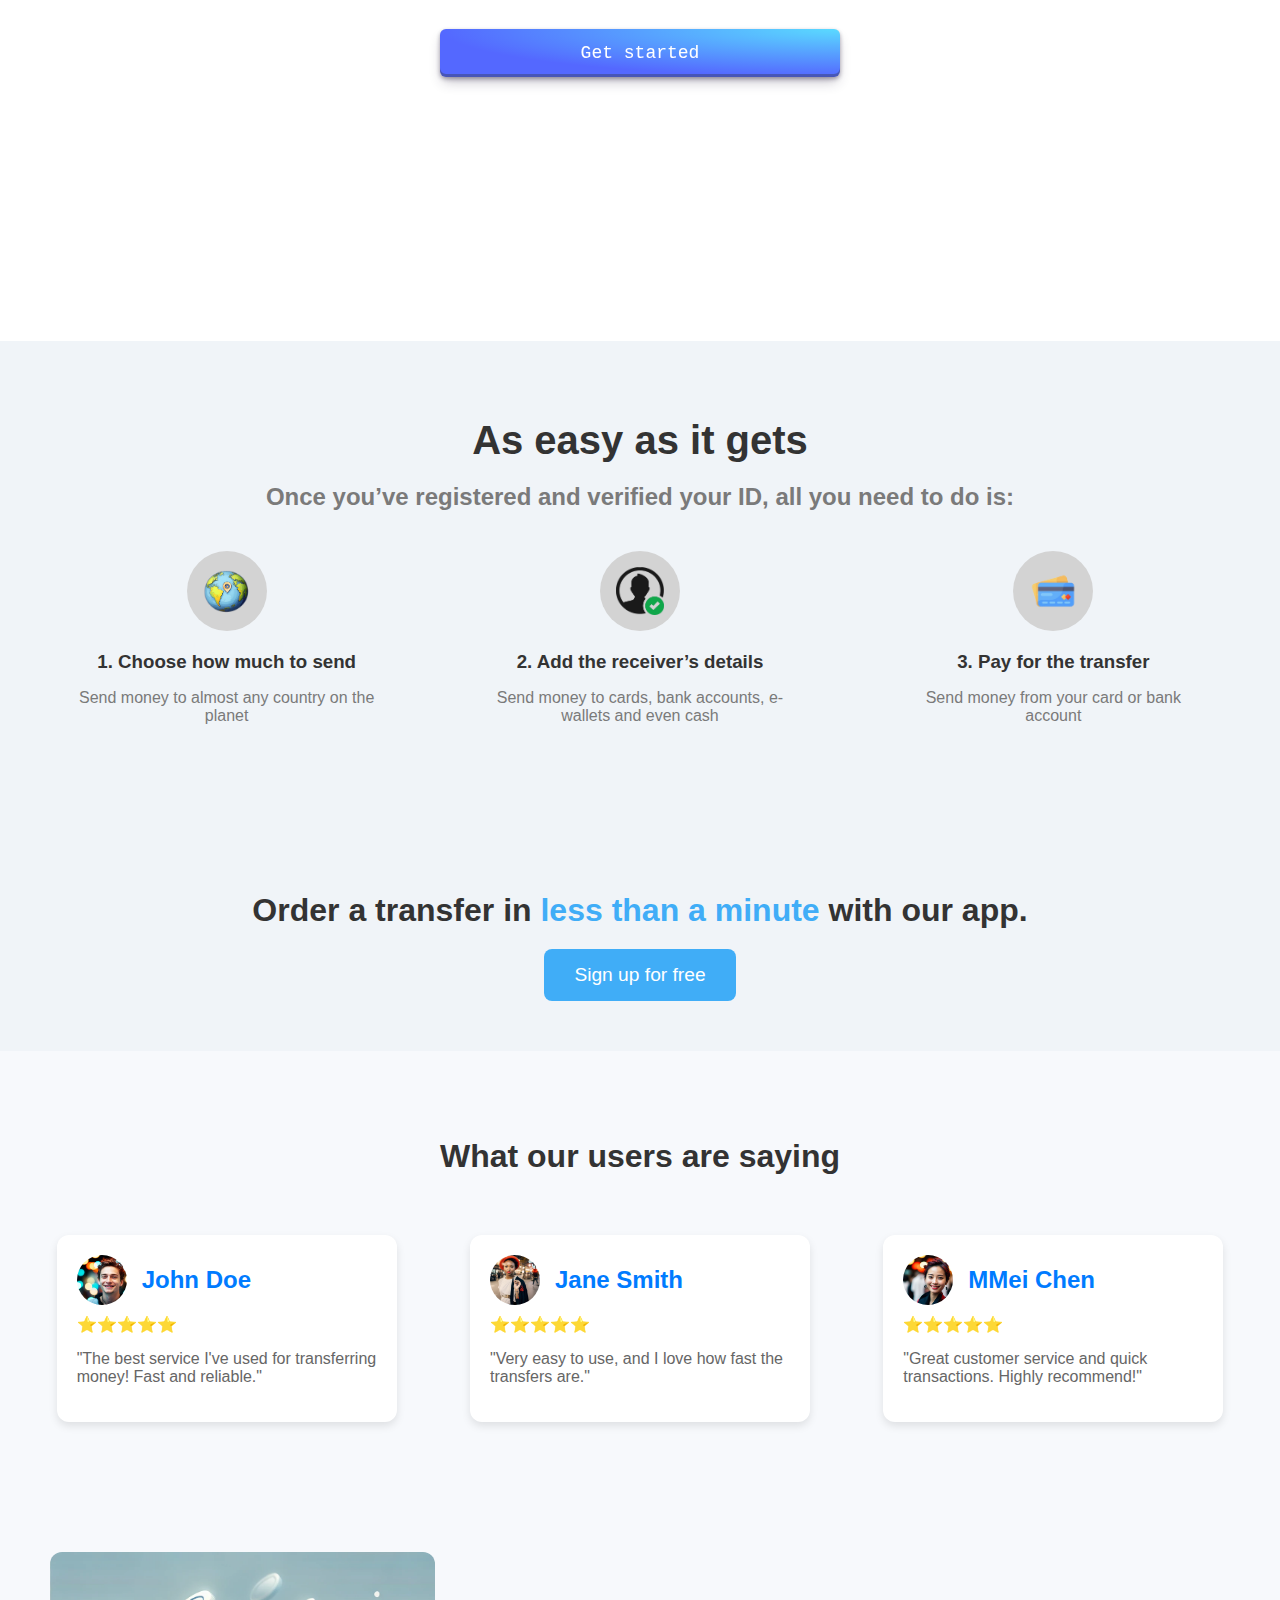
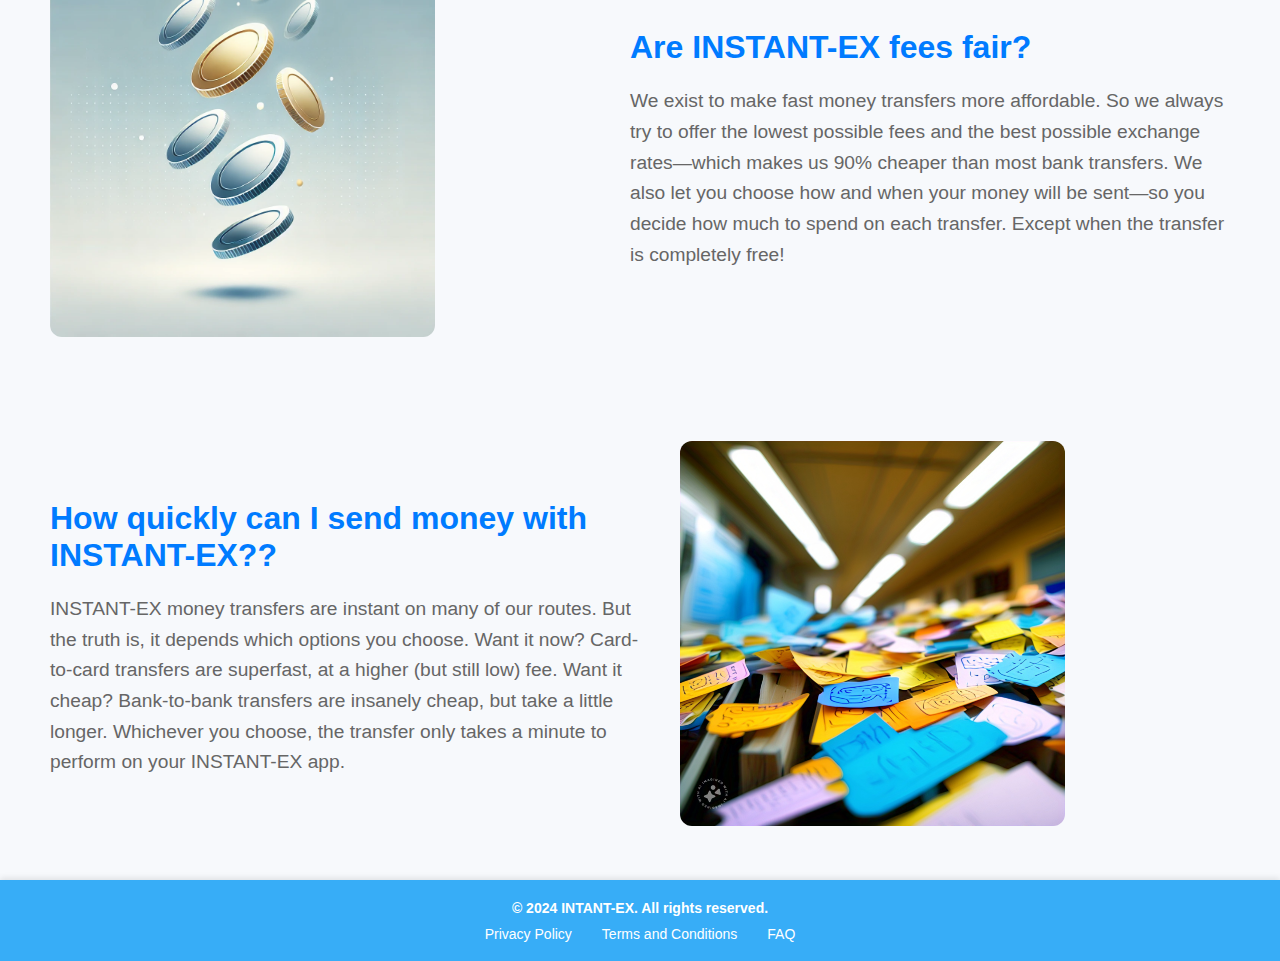
==== commit bdbe2f58: "i added regulation" ====
--- a/index.html
+++ b/index.html
@@ -5,6 +5,8 @@
     <meta name="viewport" content="width=device-width, initial-scale=1.0">
     <title>Instant-EX </title>
     <link rel="stylesheet" href="Home.css">
+    
+  
     <script>
       document.addEventListener("DOMContentLoaded", function() {
           const currentPath = window.location.pathname;
@@ -22,7 +24,22 @@
 
 </head> 
 <body>
+  
+  <div id="policy-modal" class="modal">
+    <div class="modal-content">
+        <h2>This website uses cookies</h2>
+        <p>
+          This website uses cookies to improve user experience.
+           By using our website you consent to all cookies in accordance with our Cookie Policy.
+           <a href="policy.html">Read more</a> 
+        </p>
+        <button id="accept-policy" class="btn-accept">I Agree</button>
+
+    </div>
+</div>
+
     <header>
+      
         <div class="auth-buttons">
             <a href="Login.html" class="signIn">Sign In</a>
             <a href="signup.html" class="signUp">Sign Up</a>
@@ -281,18 +298,17 @@
 
 
 
-
-
-
     <footer>
         <p>&copy; 2024 INTANT-EX. All rights reserved.</p>
         <ul>
-            <li><a href="#">Privacy Policy</a></li>
+            <li><a href="policy.html">Privacy Policy</a></li>
             <li><a href="#">Terms and Conditions</a></li>
             <li><a href="#">FAQ</a></li>
         </ul>
     </footer>
 
+    
+
     <script src="Home.js"></script>
 </body>
 </html>
--- a/Home.css
+++ b/Home.css
@@ -872,3 +872,79 @@
   background-color: #0056b3; /* Darker shade of blue */
   box-shadow: 0 4px 8px rgba(0, 0, 0, 0.2);
 }
+
+/* Modal Styles */
+.modal {
+  display: none; /* Hidden by default */
+  position: fixed;
+  z-index: 1000;
+  left: 0;
+  top: 0;
+  width: 100%;
+  height: 100%;
+  background-color: rgba(0, 0, 0, 0.7); /* Dark overlay */
+}
+
+.modal-content {
+  background: white;
+  padding: 30px;
+  max-width: 600px;
+  margin: 100px auto;
+  border-radius: 10px;
+  text-align: center;
+  box-shadow: 0 4px 20px rgba(0, 0, 0, 0.3);
+  animation: slide-down 0.5s ease-in-out;
+}
+
+.modal-content h2 {
+  color: #3498db;
+  margin-bottom: 15px;
+}
+
+.modal-content p {
+  font-size: 16px;
+  color: #555;
+  margin-bottom: 20px;
+  line-height: 1.5;
+}
+
+.modal-close {
+  position: absolute;
+  right: 20px;
+  top: 15px;
+  font-size: 24px;
+  cursor: pointer;
+  color: #aaa;
+  transition: color 0.3s;
+}
+
+.modal-close:hover {
+  color: #000;
+}
+
+.btn-accept {
+  background-color: #3498db;
+  color: white;
+  border: none;
+  padding: 10px 20px;
+  border-radius: 5px;
+  cursor: pointer;
+  font-size: 16px;
+  transition: background-color 0.3s;
+}
+
+.btn-accept:hover {
+  background-color: #2980b9;
+}
+
+/* Modal Slide-Down Animation */
+@keyframes slide-down {
+  from {
+      transform: translateY(-50px);
+      opacity: 0;
+  }
+  to {
+      transform: translateY(0);
+      opacity: 1;
+  }
+}
